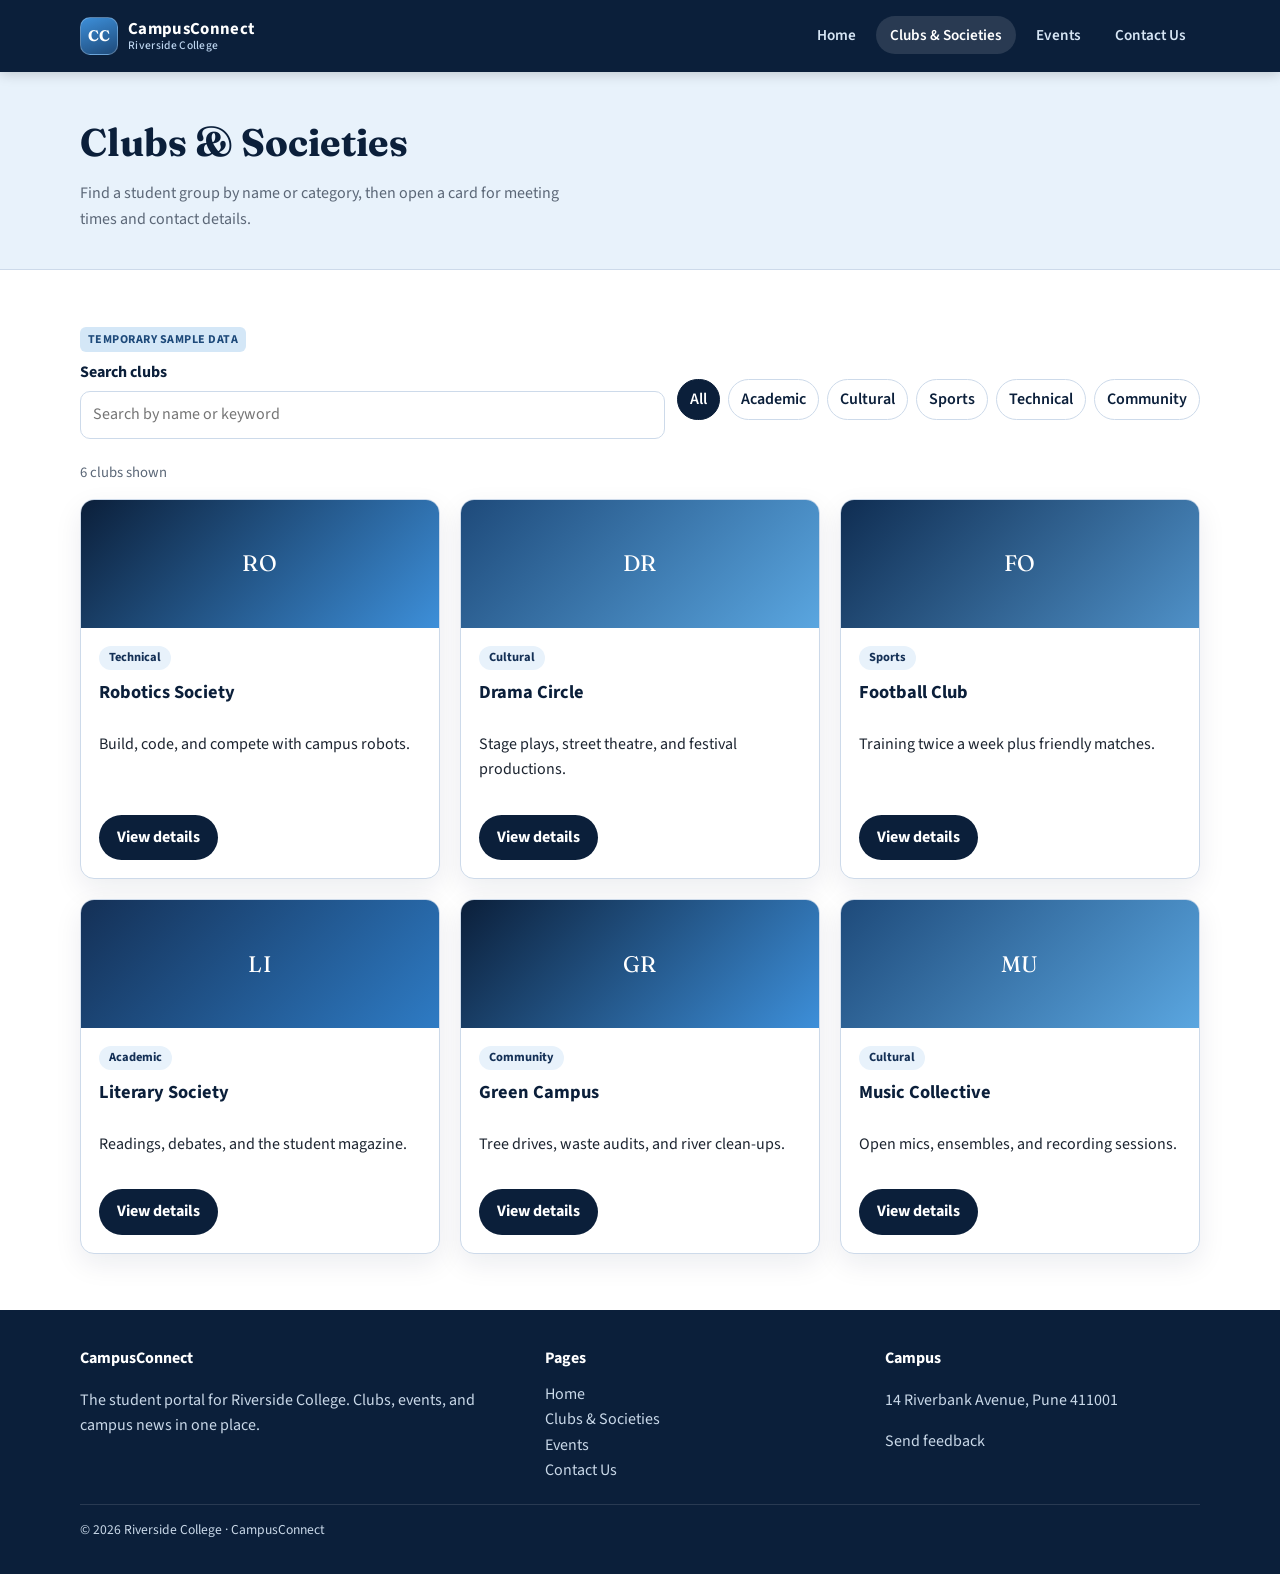
==== CampusConnect/frontend/clubs.html @ eb244f0c "Add files via upload" ====
<!DOCTYPE html>
<html lang="en">
  <head>
    <meta charset="UTF-8" />
    <meta name="viewport" content="width=device-width, initial-scale=1" />
    <title>Clubs &amp; Societies | CampusConnect</title>
    <link rel="preconnect" href="https://fonts.googleapis.com" />
    <link rel="preconnect" href="https://fonts.gstatic.com" crossorigin />
    <link
      href="https://fonts.googleapis.com/css2?family=Fraunces:opsz,wght@9..144,600&family=Source+Sans+3:wght@400;600;700&display=swap"
      rel="stylesheet"
    />
    <link rel="stylesheet" href="css/style.css" />
  </head>
  <body>
    <a class="skip-link" href="#main">Skip to content</a>
    <header class="site-header">
      <div class="container header-inner">
        <a class="logo" href="index.html">
          <span class="logo-mark">CC</span>
          <span class="logo-text">
            <strong>CampusConnect</strong>
            <span>Riverside College</span>
          </span>
        </a>
        <button class="nav-toggle" type="button" aria-expanded="false" aria-controls="site-nav">
          Menu
        </button>
        <nav class="site-nav" id="site-nav" aria-label="Primary">
          <ul>
            <li><a href="index.html">Home</a></li>
            <li><a href="clubs.html">Clubs &amp; Societies</a></li>
            <li><a href="events.html">Events</a></li>
            <li><a href="contact.html">Contact Us</a></li>
          </ul>
        </nav>
      </div>
    </header>

    <main id="main">
      <section class="page-banner">
        <div class="container">
          <h1>Clubs &amp; Societies</h1>
          <p>Find a student group by name or category, then open a card for meeting times and contact details.</p>
        </div>
      </section>

      <section class="section">
        <div class="container">
          <span class="sample-note">Temporary sample data</span>
          <div class="toolbar">
            <div class="search-field">
              <label for="club-search">Search clubs</label>
              <input id="club-search" type="search" placeholder="Search by name or keyword" />
            </div>
            <div id="club-filters" class="filter-group" role="group" aria-label="Filter by category"></div>
          </div>
          <p id="club-count" class="result-count" aria-live="polite"></p>
          <div id="club-grid" class="card-grid"></div>
        </div>
      </section>
    </main>

    <div class="modal" id="club-modal" role="dialog" aria-modal="true" aria-labelledby="club-modal-title">
      <div class="modal-dialog">
        <div class="modal-head">
          <h2 id="club-modal-title">Club details</h2>
          <button class="icon-btn" type="button" data-close-modal aria-label="Close details">×</button>
        </div>
        <div id="club-modal-body"></div>
      </div>
    </div>

    <footer class="site-footer">
      <div class="container">
        <div class="footer-grid">
          <div>
            <h2>CampusConnect</h2>
            <p>The student portal for Riverside College. Clubs, events, and campus news in one place.</p>
          </div>
          <div>
            <h3>Pages</h3>
            <ul>
              <li><a href="index.html">Home</a></li>
              <li><a href="clubs.html">Clubs &amp; Societies</a></li>
              <li><a href="events.html">Events</a></li>
              <li><a href="contact.html">Contact Us</a></li>
            </ul>
          </div>
          <div>
            <h3>Campus</h3>
            <p>14 Riverbank Avenue, Pune 411001</p>
            <p><a href="contact.html">Send feedback</a></p>
          </div>
        </div>
        <p class="copyright">© 2026 Riverside College · CampusConnect</p>
      </div>
    </footer>

    <script src="js/data.js"></script>
    <script src="js/main.js"></script>
    <script src="js/clubs.js"></script>
  </body>
</html>
---- CampusConnect/frontend/css/style.css ----
/* CampusConnect shared styles — navy, white, light blue */

:root {
  --navy: #0b1f3a;
  --navy-mid: #143056;
  --navy-soft: #1e4a7a;
  --blue: #2e7bc4;
  --blue-bright: #3d8fd9;
  --sky: #e8f2fb;
  --sky-deep: #d4e7f7;
  --white: #ffffff;
  --ink: #1c2430;
  --muted: #5b6777;
  --line: #cddaea;
  --danger: #b42318;
  --success: #0f7b4a;
  --shadow: 0 10px 28px rgba(11, 31, 58, 0.08);
  --radius: 14px;
  --header-h: 72px;
  --font: "Source Sans 3", "Segoe UI", sans-serif;
  --display: "Fraunces", Georgia, serif;
}

*,
*::before,
*::after {
  box-sizing: border-box;
}

html {
  scroll-behavior: smooth;
}

body {
  margin: 0;
  font-family: var(--font);
  color: var(--ink);
  background: var(--white);
  line-height: 1.6;
  min-height: 100vh;
  display: flex;
  flex-direction: column;
}

img {
  max-width: 100%;
  display: block;
}

a {
  color: var(--blue);
  text-decoration: none;
}

a:hover {
  text-decoration: underline;
}

.skip-link {
  position: absolute;
  left: 12px;
  top: -48px;
  background: var(--navy);
  color: var(--white);
  padding: 8px 12px;
  z-index: 1000;
}

.skip-link:focus {
  top: 12px;
}

.container {
  width: min(1120px, calc(100% - 32px));
  margin-inline: auto;
}

/* Header */
.site-header {
  background: var(--navy);
  color: var(--white);
  position: sticky;
  top: 0;
  z-index: 50;
  box-shadow: 0 2px 12px rgba(0, 0, 0, 0.18);
}

.header-inner {
  display: flex;
  align-items: center;
  justify-content: space-between;
  min-height: var(--header-h);
  gap: 16px;
}

.logo {
  display: flex;
  align-items: center;
  gap: 10px;
  color: var(--white);
  font-weight: 700;
  letter-spacing: 0.02em;
  text-decoration: none;
}

.logo:hover {
  text-decoration: none;
}

.logo-mark {
  width: 38px;
  height: 38px;
  border-radius: 10px;
  background: linear-gradient(160deg, var(--blue-bright), var(--navy-soft));
  display: grid;
  place-items: center;
  font-family: var(--display);
  font-size: 0.95rem;
  border: 1px solid rgba(255, 255, 255, 0.25);
}

.logo-text {
  display: flex;
  flex-direction: column;
  line-height: 1.15;
}

.logo-text strong {
  font-size: 1.05rem;
}

.logo-text span {
  font-size: 0.72rem;
  color: #bcd4ee;
  font-weight: 500;
}

.nav-toggle {
  display: none;
  background: transparent;
  border: 1px solid rgba(255, 255, 255, 0.3);
  color: var(--white);
  border-radius: 8px;
  padding: 8px 10px;
  cursor: pointer;
}

.nav-toggle:focus-visible,
a:focus-visible,
button:focus-visible,
input:focus-visible,
select:focus-visible,
textarea:focus-visible {
  outline: 3px solid #7ec4ff;
  outline-offset: 2px;
}

.site-nav ul {
  display: flex;
  gap: 6px;
  list-style: none;
  margin: 0;
  padding: 0;
}

.site-nav a {
  color: #d7e6f5;
  text-decoration: none;
  padding: 8px 14px;
  border-radius: 999px;
  font-weight: 600;
  font-size: 0.95rem;
}

.site-nav a:hover,
.site-nav a[aria-current="page"] {
  background: rgba(255, 255, 255, 0.12);
  color: var(--white);
  text-decoration: none;
}

/* Hero */
.hero {
  background:
    linear-gradient(115deg, rgba(11, 31, 58, 0.92), rgba(30, 74, 122, 0.78)),
    radial-gradient(circle at 20% 20%, #4da3ff 0, transparent 40%),
    #0b1f3a;
  color: var(--white);
  padding: 72px 0 80px;
}

.hero h1 {
  font-family: var(--display);
  font-size: clamp(2rem, 4vw, 3.3rem);
  font-weight: 600;
  margin: 0 0 12px;
  max-width: 16ch;
}

.hero p {
  max-width: 58ch;
  color: #dceaf7;
  font-size: 1.08rem;
}

.hero-actions {
  display: flex;
  flex-wrap: wrap;
  gap: 12px;
  margin-top: 28px;
}

.eyebrow {
  display: inline-block;
  background: rgba(255, 255, 255, 0.12);
  border: 1px solid rgba(255, 255, 255, 0.2);
  padding: 4px 10px;
  border-radius: 999px;
  font-size: 0.78rem;
  letter-spacing: 0.08em;
  text-transform: uppercase;
  margin-bottom: 14px;
}

.btn {
  display: inline-flex;
  align-items: center;
  justify-content: center;
  border: 0;
  border-radius: 999px;
  padding: 10px 18px;
  font: inherit;
  font-weight: 700;
  cursor: pointer;
  text-decoration: none;
}

.btn:hover {
  text-decoration: none;
}

.btn-primary {
  background: var(--white);
  color: var(--navy);
}

.btn-primary:hover {
  background: var(--sky);
}

.btn-ghost {
  background: transparent;
  color: var(--white);
  border: 1px solid rgba(255, 255, 255, 0.4);
}

.btn-ghost:hover {
  background: rgba(255, 255, 255, 0.08);
}

.btn-navy {
  background: var(--navy);
  color: var(--white);
}

.btn-navy:hover {
  background: var(--navy-mid);
}

.btn-outline {
  background: transparent;
  color: var(--navy);
  border: 1px solid var(--line);
}

.btn-outline:hover {
  background: var(--sky);
}

/* Page banner for inner pages */
.page-banner {
  background: var(--sky);
  border-bottom: 1px solid var(--line);
  padding: 40px 0 36px;
}

.page-banner h1 {
  font-family: var(--display);
  margin: 0 0 8px;
  color: var(--navy);
  font-size: clamp(1.8rem, 3vw, 2.4rem);
}

.page-banner p {
  margin: 0;
  color: var(--muted);
  max-width: 62ch;
}

main {
  flex: 1;
}

.section {
  padding: 56px 0;
}

.section-alt {
  background: #f7fbfe;
}

.section-head {
  display: flex;
  justify-content: space-between;
  align-items: end;
  gap: 16px;
  margin-bottom: 24px;
}

.section-head h2 {
  font-family: var(--display);
  color: var(--navy);
  margin: 0 0 4px;
}

.section-head p {
  margin: 0;
  color: var(--muted);
}

.sample-note {
  display: inline-block;
  font-size: 0.75rem;
  font-weight: 700;
  letter-spacing: 0.04em;
  text-transform: uppercase;
  color: var(--navy-soft);
  background: var(--sky-deep);
  padding: 3px 8px;
  border-radius: 6px;
  margin-bottom: 8px;
}

/* Cards */
.card-grid {
  display: grid;
  grid-template-columns: repeat(3, 1fr);
  gap: 20px;
}

.card {
  background: var(--white);
  border: 1px solid var(--line);
  border-radius: var(--radius);
  box-shadow: var(--shadow);
  overflow: hidden;
  display: flex;
  flex-direction: column;
}

.card-media {
  height: 128px;
  display: grid;
  place-items: center;
  color: var(--white);
  font-family: var(--display);
  font-size: 1.4rem;
  letter-spacing: 0.04em;
}

.card-body {
  padding: 18px;
  display: flex;
  flex-direction: column;
  gap: 8px;
  flex: 1;
}

.card h3 {
  margin: 0;
  color: var(--navy);
  font-size: 1.15rem;
}

.meta {
  color: var(--muted);
  font-size: 0.9rem;
}

.chip {
  display: inline-flex;
  align-items: center;
  background: var(--sky);
  color: var(--navy-mid);
  border-radius: 999px;
  padding: 2px 10px;
  font-size: 0.78rem;
  font-weight: 700;
  width: fit-content;
}

.card-actions {
  margin-top: auto;
  padding-top: 8px;
}

.announcement-list {
  display: grid;
  gap: 14px;
}

.announcement {
  background: var(--white);
  border: 1px solid var(--line);
  border-left: 4px solid var(--blue);
  border-radius: 10px;
  padding: 16px 18px;
  box-shadow: var(--shadow);
}

.announcement h3 {
  margin: 0 0 6px;
  color: var(--navy);
}

.announcement time {
  color: var(--muted);
  font-size: 0.85rem;
}

/* Filters */
.toolbar {
  display: flex;
  flex-wrap: wrap;
  gap: 12px;
  margin-bottom: 22px;
  align-items: center;
}

.search-field {
  flex: 1 1 240px;
}

.search-field label {
  display: block;
  font-weight: 700;
  color: var(--navy);
  margin-bottom: 6px;
}

.search-field input,
.field input,
.field select,
.field textarea {
  width: 100%;
  border: 1px solid var(--line);
  border-radius: 10px;
  padding: 10px 12px;
  font: inherit;
  background: var(--white);
  color: var(--ink);
}

.filter-group {
  display: flex;
  flex-wrap: wrap;
  gap: 8px;
}

.filter-btn {
  border: 1px solid var(--line);
  background: var(--white);
  color: var(--navy);
  border-radius: 999px;
  padding: 7px 12px;
  font: inherit;
  font-weight: 600;
  cursor: pointer;
}

.filter-btn[aria-pressed="true"] {
  background: var(--navy);
  color: var(--white);
  border-color: var(--navy);
}

.result-count {
  color: var(--muted);
  font-size: 0.92rem;
}

.empty-state {
  text-align: center;
  padding: 36px 16px;
  color: var(--muted);
  border: 1px dashed var(--line);
  border-radius: var(--radius);
  background: var(--white);
}

/* Forms */
.form-card {
  background: var(--white);
  border: 1px solid var(--line);
  border-radius: var(--radius);
  box-shadow: var(--shadow);
  padding: 24px;
}

.field {
  margin-bottom: 14px;
}

.field label {
  display: block;
  font-weight: 700;
  color: var(--navy);
  margin-bottom: 6px;
}

.field .error {
  color: var(--danger);
  font-size: 0.85rem;
  min-height: 1.1em;
  margin-top: 4px;
}

.form-status {
  margin-top: 10px;
  font-weight: 600;
}

.form-status.success {
  color: var(--success);
}

.form-status.error {
  color: var(--danger);
}

.contact-grid {
  display: grid;
  grid-template-columns: 0.9fr 1.1fr;
  gap: 24px;
}

.contact-details {
  background: var(--navy);
  color: var(--white);
  border-radius: var(--radius);
  padding: 28px;
}

.contact-details h2 {
  font-family: var(--display);
  margin-top: 0;
}

.contact-details a {
  color: #cfe4f8;
}

.contact-details dl {
  margin: 0;
}

.contact-details dt {
  font-size: 0.78rem;
  text-transform: uppercase;
  letter-spacing: 0.06em;
  color: #9ec0e0;
  margin-top: 16px;
}

.contact-details dd {
  margin: 4px 0 0;
}

/* Modal */
.modal {
  position: fixed;
  inset: 0;
  background: rgba(11, 31, 58, 0.55);
  display: none;
  align-items: center;
  justify-content: center;
  padding: 20px;
  z-index: 80;
}

.modal.is-open {
  display: flex;
}

.modal-dialog {
  background: var(--white);
  width: min(560px, 100%);
  border-radius: 16px;
  padding: 22px;
  box-shadow: 0 24px 60px rgba(0, 0, 0, 0.25);
  max-height: 90vh;
  overflow: auto;
}

.modal-head {
  display: flex;
  justify-content: space-between;
  align-items: start;
  gap: 12px;
}

.modal-head h2 {
  margin: 0;
  color: var(--navy);
  font-family: var(--display);
}

.icon-btn {
  border: 0;
  background: var(--sky);
  width: 36px;
  height: 36px;
  border-radius: 8px;
  cursor: pointer;
  font-size: 1.2rem;
  color: var(--navy);
}

body.modal-open {
  overflow: hidden;
}

/* Footer */
.site-footer {
  background: var(--navy);
  color: #c9d8e8;
  padding: 36px 0 20px;
  margin-top: auto;
}

.footer-grid {
  display: grid;
  grid-template-columns: 1.4fr 1fr 1fr;
  gap: 24px;
  margin-bottom: 20px;
}

.site-footer h2,
.site-footer h3 {
  color: var(--white);
  margin: 0 0 10px;
  font-size: 1rem;
}

.site-footer ul {
  list-style: none;
  margin: 0;
  padding: 0;
}

.site-footer a {
  color: #c9d8e8;
}

.copyright {
  border-top: 1px solid rgba(255, 255, 255, 0.12);
  padding-top: 14px;
  font-size: 0.85rem;
}

/* Responsive */
@media (max-width: 900px) {
  .card-grid,
  .contact-grid,
  .footer-grid {
    grid-template-columns: 1fr 1fr;
  }
}

@media (max-width: 760px) {
  .nav-toggle {
    display: inline-flex;
  }

  .site-nav {
    display: none;
    position: absolute;
    left: 0;
    right: 0;
    top: var(--header-h);
    background: var(--navy-mid);
    padding: 12px 16px 16px;
  }

  .site-nav.is-open {
    display: block;
  }

  .site-nav ul {
    flex-direction: column;
  }

  .site-nav a {
    display: block;
  }

  .card-grid,
  .contact-grid,
  .footer-grid,
  .section-head {
    grid-template-columns: 1fr;
    flex-direction: column;
    align-items: start;
  }
}
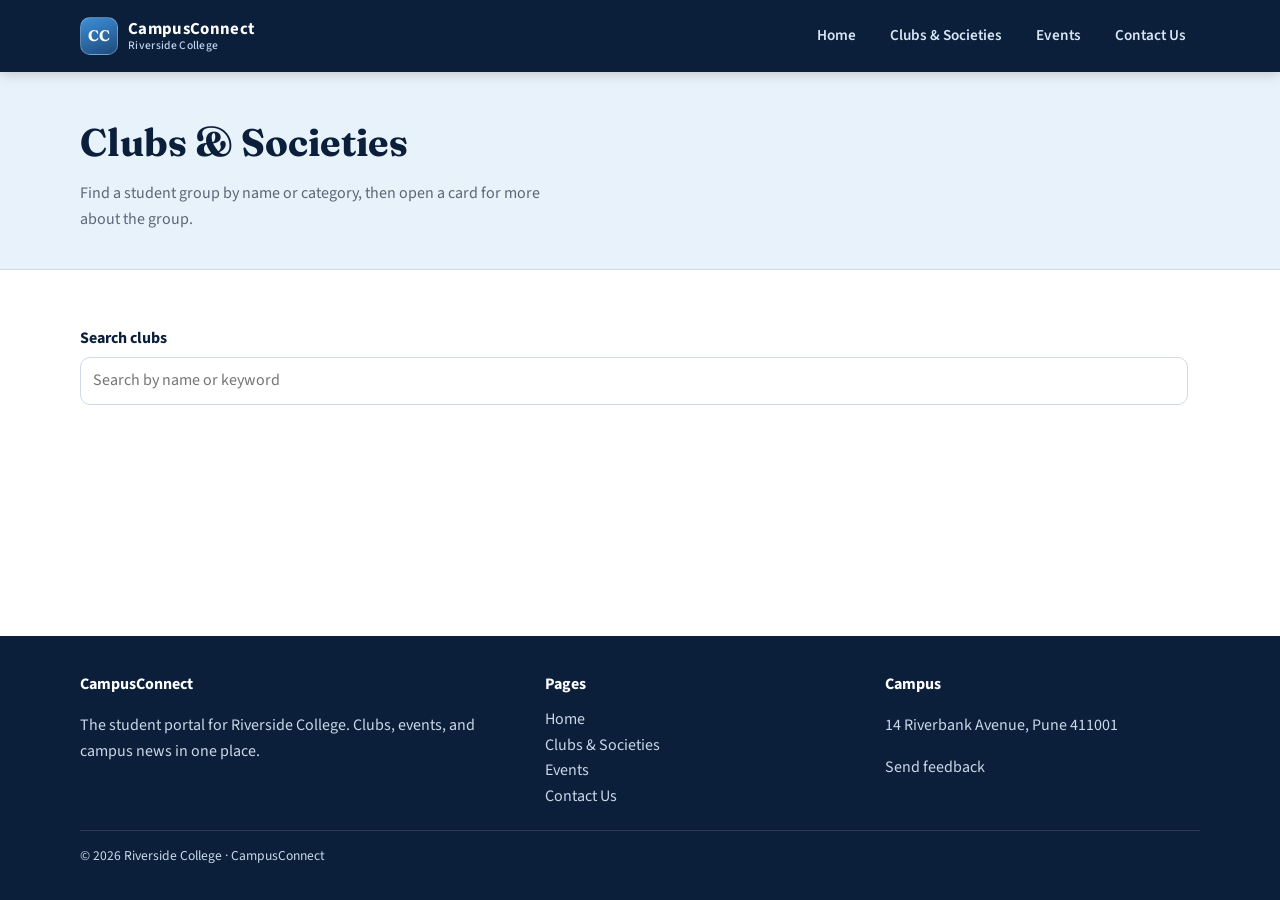
==== commit 02e2a91c: "Update" ====
--- a/CampusConnect/frontend/clubs.html
+++ b/CampusConnect/frontend/clubs.html
@@ -41,13 +41,12 @@
       <section class="page-banner">
         <div class="container">
           <h1>Clubs &amp; Societies</h1>
-          <p>Find a student group by name or category, then open a card for meeting times and contact details.</p>
+          <p>Find a student group by name or category, then open a card for more about the group.</p>
         </div>
       </section>
 
       <section class="section">
         <div class="container">
-          <span class="sample-note">Temporary sample data</span>
           <div class="toolbar">
             <div class="search-field">
               <label for="club-search">Search clubs</label>
@@ -97,6 +96,7 @@
       </div>
     </footer>
 
+    <script src="js/api.js"></script>
     <script src="js/data.js"></script>
     <script src="js/main.js"></script>
     <script src="js/clubs.js"></script>
--- a/CampusConnect/frontend/css/style.css
+++ b/CampusConnect/frontend/css/style.css
@@ -538,6 +538,12 @@
   color: var(--danger);
 }
 
+button:disabled,
+.btn:disabled {
+  opacity: 0.65;
+  cursor: not-allowed;
+}
+
 .contact-grid {
   display: grid;
   grid-template-columns: 0.9fr 1.1fr;
